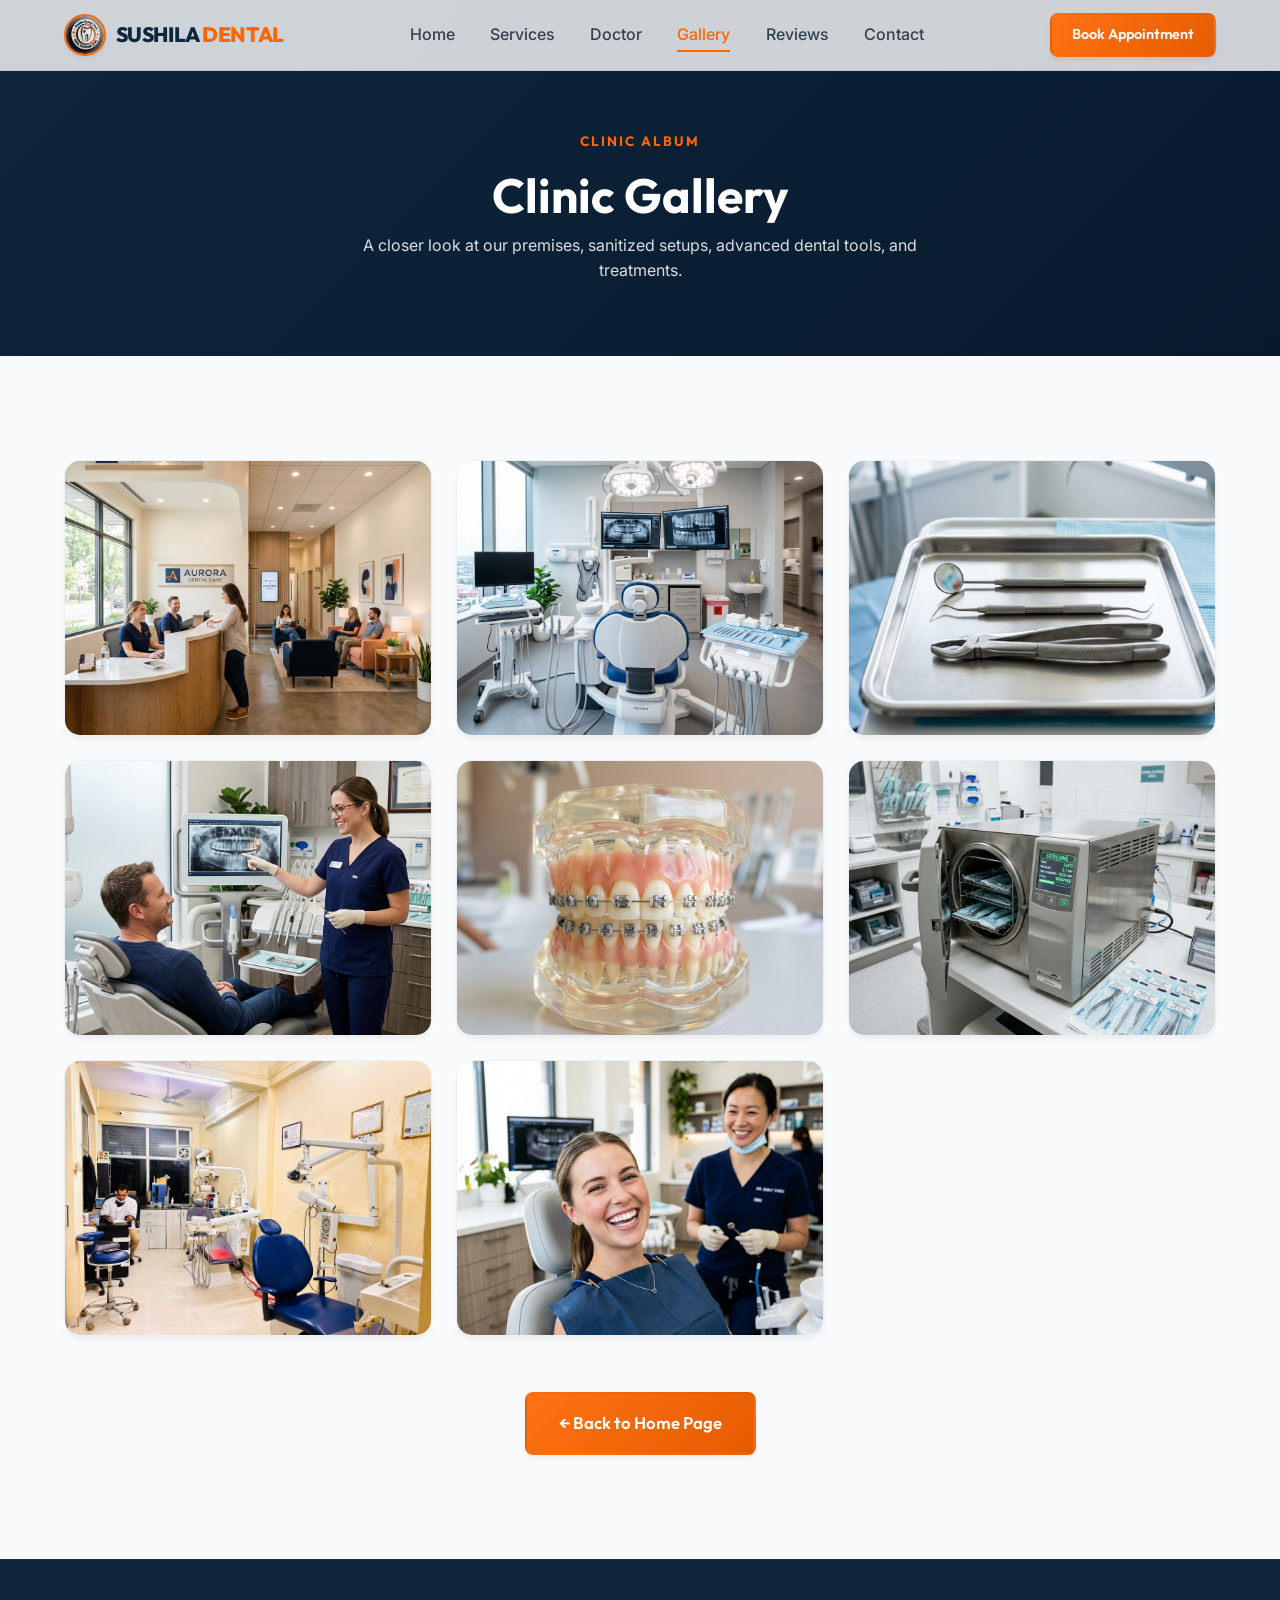
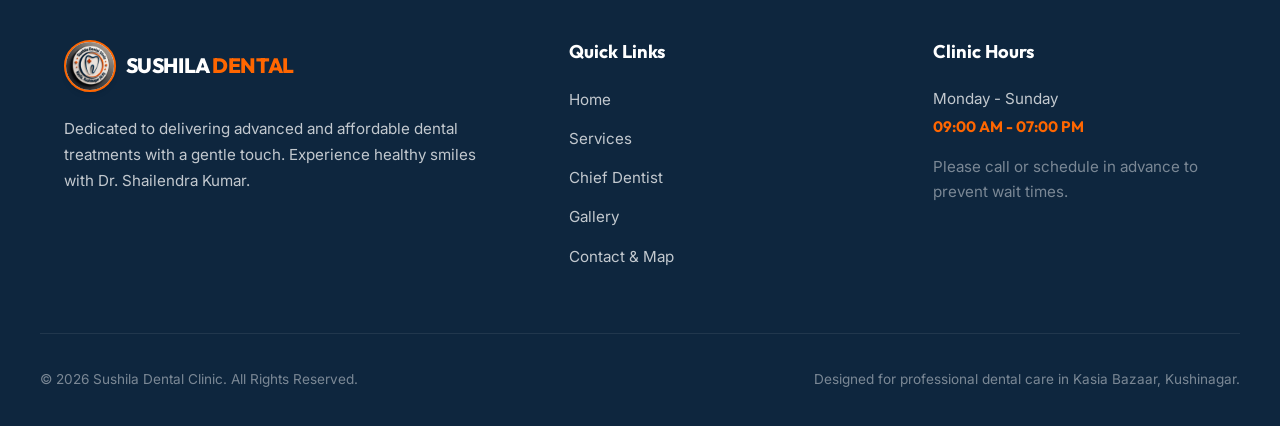
==== gallery.html @ 93780f1f "Add files via upload" ====
<!DOCTYPE html>
<html lang="en">
<head>
    <meta charset="UTF-8">
    <meta name="viewport" content="width=device-width, initial-scale=1.0">
    <meta name="description" content="Explore Sushila Dental Clinic's modern treatment rooms, sanitization autoclaves, surgical instruments, and patient consulting setups in Kasia Bazaar, Kushinagar.">
    <meta name="keywords" content="Dental Clinic Gallery Kasia, Dentist Kushinagar Photos, Dr. Shailendra Kumar Clinic, Sushila Dental Clinic Interior">
    <meta name="author" content="Dr. Shailendra Kumar">
    
    <!-- Open Graph Tags -->
    <meta property="og:title" content="Gallery | Sushila Dental Clinic | Kasia, Kushinagar">
    <meta property="og:description" content="View high-quality photos of Sushila Dental Clinic's hygienic premises, advanced tools, and patient consultation environment.">
    <meta property="og:image" content="assets/gallery1.png">
    <meta property="og:type" content="website">
    
    <title>Gallery | Sushila Dental Clinic | Dr. Shailendra Kumar BDS</title>
    
    <!-- Google Fonts -->
    <link rel="preconnect" href="https://fonts.googleapis.com">
    <link rel="preconnect" href="https://fonts.gstatic.com" crossorigin>
    <link href="https://fonts.googleapis.com/css2?family=Inter:wght@300;400;500;600;700&family=Outfit:wght@400;500;600;700;800&display=swap" rel="stylesheet">
    
    <!-- Custom CSS -->
    <link rel="stylesheet" href="style.css">
</head>
<body class="gallery-subpage">

    <!-- Header Navigation -->
    <header class="main-header scrolled">
        <div class="container nav-container">
            <a href="index.html" class="logo-area" id="logo">
                <img src="assets/logo.png" alt="Sushila Dental Clinic Logo" class="logo-image">
                <span class="logo-text">SUSHILA <span class="accent-text">DENTAL</span></span>
            </a>
            
            <nav class="nav-menu" id="navMenu">
                <ul>
                    <li><a href="index.html#hero" class="nav-link">Home</a></li>
                    <li><a href="index.html#services" class="nav-link">Services</a></li>
                    <li><a href="index.html#doctor" class="nav-link">Doctor</a></li>
                    <li><a href="index.html#gallery" class="nav-link active">Gallery</a></li>
                    <li><a href="index.html#reviews" class="nav-link">Reviews</a></li>
                    <li><a href="index.html#contact" class="nav-link">Contact</a></li>
                </ul>
            </nav>

            <div class="nav-actions">
                <a href="index.html#contact" class="btn btn-primary btn-sm">Book Appointment</a>
                <button class="hamburger-menu" id="hamburgerBtn" aria-label="Toggle Menu">
                    <span></span>
                    <span></span>
                    <span></span>
                </button>
            </div>
        </div>
    </header>

    <!-- Subpage Hero / Banner -->
    <section class="gallery-hero-banner">
        <div class="container text-center">
            <span class="sub-title">CLINIC ALBUM</span>
            <h1>Clinic Gallery</h1>
            <p>A closer look at our premises, sanitized setups, advanced dental tools, and treatments.</p>
        </div>
    </section>

    <!-- Main Full Gallery Grid -->
    <section class="full-gallery-section section-padding">
        <div class="container">
            <div class="gallery-full-grid">
                <!-- Image 1 -->
                <div class="gallery-item animate-scroll visible">
                    <img src="assets/gallery1.png" alt="Reception and Lobby" class="gallery-img">
                    <div class="gallery-overlay">
                        <span class="gallery-tag">Reception & Waiting Area</span>
                    </div>
                </div>
                <!-- Image 2 -->
                <div class="gallery-item animate-scroll visible">
                    <img src="assets/gallery2.png" alt="Treatment Room" class="gallery-img">
                    <div class="gallery-overlay">
                        <span class="gallery-tag">Modern Dentist Chair & Screen</span>
                    </div>
                </div>
                <!-- Image 3 -->
                <div class="gallery-item animate-scroll visible">
                    <img src="assets/gallery3.png" alt="Sterile Instruments" class="gallery-img">
                    <div class="gallery-overlay">
                        <span class="gallery-tag">Sterile Dental Instruments</span>
                    </div>
                </div>
                <!-- Image 4 -->
                <div class="gallery-item animate-scroll visible">
                    <img src="assets/gallery4.png" alt="Patient Consultation" class="gallery-img">
                    <div class="gallery-overlay">
                        <span class="gallery-tag">Dr. Shailendra explaining X-rays</span>
                    </div>
                </div>
                <!-- Image 5 -->
                <div class="gallery-item animate-scroll visible">
                    <img src="assets/gallery5.png" alt="Orthodontics Care" class="gallery-img">
                    <div class="gallery-overlay">
                        <span class="gallery-tag">Orthodontics Aligners Model</span>
                    </div>
                </div>
                <!-- Image 6 -->
                <div class="gallery-item animate-scroll visible">
                    <img src="assets/gallery6.png" alt="Autoclave Sterilization" class="gallery-img">
                    <div class="gallery-overlay">
                        <span class="gallery-tag">Autoclave Sterilization Unit</span>
                    </div>
                </div>
                <!-- Image 7 -->
                <div class="gallery-item animate-scroll visible">
                    <img src="assets/gallery7.png" alt="Clinic Exterior" class="gallery-img">
                    <div class="gallery-overlay">
                        <span class="gallery-tag">Clinic Entrance Signboard</span>
                    </div>
                </div>
                <!-- Image 8 -->
                <div class="gallery-item animate-scroll visible">
                    <img src="assets/gallery8.png" alt="Happy Patient" class="gallery-img">
                    <div class="gallery-overlay">
                        <span class="gallery-tag">Healthy Smile Checkup</span>
                    </div>
                </div>
            </div>

            <div class="gallery-back text-center animate-scroll visible">
                <a href="index.html" class="btn btn-primary btn-lg">← Back to Home Page</a>
            </div>
        </div>
    </section>

    <!-- Footer -->
    <footer class="main-footer">
        <div class="container footer-grid">
            <div class="footer-brand">
                <a href="index.html" class="logo-area">
                    <img src="assets/logo.png" alt="Sushila Dental Clinic Logo" class="logo-image-footer">
                    <span class="logo-text">SUSHILA <span class="accent-text">DENTAL</span></span>
                </a>
                <p>Dedicated to delivering advanced and affordable dental treatments with a gentle touch. Experience healthy smiles with Dr. Shailendra Kumar.</p>
            </div>
            
            <div class="footer-links">
                <h4>Quick Links</h4>
                <ul>
                    <li><a href="index.html#hero">Home</a></li>
                    <li><a href="index.html#services">Services</a></li>
                    <li><a href="index.html#doctor">Chief Dentist</a></li>
                    <li><a href="index.html#gallery">Gallery</a></li>
                    <li><a href="index.html#contact">Contact & Map</a></li>
                </ul>
            </div>

            <div class="footer-timings">
                <h4>Clinic Hours</h4>
                <p>Monday - Sunday</p>
                <p class="timing-highlight">09:00 AM - 07:00 PM</p>
                <p class="sub-note">Please call or schedule in advance to prevent wait times.</p>
            </div>
        </div>
        
        <div class="container footer-bottom">
            <p>&copy; 2026 Sushila Dental Clinic. All Rights Reserved.</p>
            <p>Designed for professional dental care in Kasia Bazaar, Kushinagar.</p>
        </div>
    </footer>

    <!-- Custom Script -->
    <script src="main.js"></script>
</body>
</html>
---- style.css ----
/* ==========================================================================
   DESIGN SYSTEM & VARIABLES
   ========================================================================== */
:root {
    --primary-dark: hsl(210, 63%, 15%);      /* Deep Indigo-Teal */
    --primary-light: hsl(210, 25%, 96%);
    --accent-orange: hsl(24, 100%, 50%);        /* Fresh Medical Mint */
    --accent-hover: hsl(24, 100%, 43%);
    --accent-light: hsl(24, 100%, 96%);
    --text-main: hsl(210, 20%, 25%);
    --text-muted: hsl(210, 12%, 50%);
    --bg-white: hsl(0, 0%, 100%);
    --bg-body: hsl(210, 30%, 98%);
    --bg-gradient: linear-gradient(135deg, var(--primary-dark) 0%, hsl(210, 70%, 10%) 100%);
    --orange-gradient: linear-gradient(135deg, hsl(24, 100%, 54%) 0%, hsl(24, 100%, 45%) 100%);
    
    /* Fonts */
    --font-heading: 'Outfit', sans-serif;
    --font-body: 'Inter', sans-serif;
    
    /* Layout & Shadows */
    --container-width: 1200px;
    --border-radius-sm: 8px;
    --border-radius-md: 16px;
    --border-radius-lg: 24px;
    --shadow-sm: 0 4px 6px -1px rgba(0, 0, 0, 0.05), 0 2px 4px -1px rgba(0, 0, 0, 0.03);
    --shadow-md: 0 10px 15px -3px rgba(0, 0, 0, 0.08), 0 4px 6px -2px rgba(0, 0, 0, 0.04);
    --shadow-lg: 0 20px 25px -5px rgba(0, 0, 0, 0.1), 0 10px 10px -5px rgba(0, 0, 0, 0.04);
    --shadow-glow: 0 0 20px rgba(255, 102, 0, 0.25);
    
    /* Transitions */
    --transition-fast: 0.2s cubic-bezier(0.4, 0, 0.2, 1);
    --transition-normal: 0.3s cubic-bezier(0.4, 0, 0.2, 1);
    --transition-slow: 0.5s cubic-bezier(0.4, 0, 0.2, 1);
}

/* ==========================================================================
   BASE & RESET STYLES
   ========================================================================== */
*, *::before, *::after {
    box-sizing: border-box;
    margin: 0;
    padding: 0;
}

html {
    scroll-behavior: smooth;
    font-size: 16px;
    -webkit-font-smoothing: antialiased;
}

body {
    font-family: var(--font-body);
    font-size: 1rem;
    line-height: 1.6;
    color: var(--text-main);
    background-color: var(--bg-body);
    overflow-x: hidden;
}

h1, h2, h3, h4, h5, h6 {
    font-family: var(--font-heading);
    font-weight: 700;
    line-height: 1.25;
    color: var(--primary-dark);
}

a {
    color: inherit;
    text-decoration: none;
    transition: var(--transition-fast);
}

ul {
    list-style: none;
}

img {
    max-width: 100%;
    height: auto;
    display: block;
}

select, input, textarea {
    font-family: inherit;
    font-size: inherit;
}

/* ==========================================================================
   REUSABLE UTILITIES
   ========================================================================== */
.container {
    width: 100%;
    max-width: var(--container-width);
    margin: 0 auto;
    padding: 0 1.5rem;
}

.section-padding {
    padding: 6.5rem 0;
}

.text-center {
    text-align: center;
}

.text-gradient {
    background: var(--orange-gradient);
    -webkit-background-clip: text;
    -webkit-text-fill-color: transparent;
    background-clip: text;
}

.accent-text {
    color: var(--accent-orange);
}

.sub-title {
    display: inline-block;
    font-family: var(--font-heading);
    font-size: 0.85rem;
    font-weight: 700;
    letter-spacing: 0.15em;
    color: var(--accent-orange);
    margin-bottom: 0.75rem;
    text-transform: uppercase;
}

.section-header {
    max-width: 600px;
    margin: 0 auto 4rem auto;
}

.section-header h2 {
    font-size: 2.5rem;
    margin-bottom: 1rem;
}

.section-header p {
    color: var(--text-muted);
}

/* Buttons */
.btn {
    display: inline-flex;
    align-items: center;
    justify-content: center;
    gap: 0.5rem;
    font-family: var(--font-heading);
    font-weight: 600;
    border-radius: var(--border-radius-sm);
    transition: var(--transition-normal);
    cursor: pointer;
    border: 2px solid transparent;
}

.btn-primary {
    background: var(--orange-gradient);
    color: var(--bg-white);
    box-shadow: var(--shadow-sm);
}

.btn-primary:hover {
    transform: translateY(-2px);
    box-shadow: var(--shadow-glow);
    filter: brightness(1.05);
}

.btn-outline {
    background: transparent;
    border-color: var(--accent-orange);
    color: var(--accent-orange);
}

.btn-outline:hover {
    background: var(--accent-light);
    transform: translateY(-2px);
}

.btn-lg {
    padding: 1rem 2rem;
    font-size: 1.05rem;
}

.btn-sm {
    padding: 0.5rem 1.25rem;
    font-size: 0.9rem;
}

.btn-block {
    display: flex;
    width: 100%;
    padding: 0.9rem;
}

/* ==========================================================================
   HEADER NAVIGATION
   ========================================================================== */
.main-header {
    position: fixed;
    top: 0;
    left: 0;
    width: 100%;
    z-index: 1000;
    background: rgba(255, 255, 255, 0.8);
    backdrop-filter: blur(12px);
    -webkit-backdrop-filter: blur(12px);
    border-bottom: 1px solid rgba(14, 38, 62, 0.08);
    transition: var(--transition-normal);
}

.main-header.scrolled {
    padding: 0.5rem 0;
    background: var(--bg-white);
    box-shadow: var(--shadow-sm);
}

.nav-container {
    display: flex;
    align-items: center;
    justify-content: space-between;
    height: 70px;
    transition: var(--transition-normal);
}

.logo-area {
    display: flex;
    align-items: center;
    gap: 0.6rem;
}

.logo-icon {
    width: 32px;
    height: 32px;
    color: var(--accent-orange);
}

.logo-text {
    font-family: var(--font-heading);
    font-size: 1.3rem;
    font-weight: 800;
    letter-spacing: -0.02em;
    color: var(--primary-dark);
}

.nav-menu ul {
    display: flex;
    gap: 2.2rem;
}

.nav-link {
    font-weight: 500;
    color: var(--text-main);
    position: relative;
    padding: 0.5rem 0;
}

.nav-link::after {
    content: '';
    position: absolute;
    bottom: 0;
    left: 0;
    width: 0;
    height: 2px;
    background-color: var(--accent-orange);
    transition: var(--transition-normal);
}

.nav-link:hover, .nav-link.active {
    color: var(--accent-orange);
}

.nav-link:hover::after, .nav-link.active::after {
    width: 100%;
}

.nav-actions {
    display: flex;
    align-items: center;
    gap: 1rem;
}

.hamburger-menu {
    display: none;
    flex-direction: column;
    gap: 5px;
    background: transparent;
    border: none;
    cursor: pointer;
    padding: 0.5rem;
}

.hamburger-menu span {
    display: block;
    width: 25px;
    height: 2px;
    background-color: var(--primary-dark);
    transition: var(--transition-normal);
}

/* ==========================================================================
   HERO SECTION
   ========================================================================== */
.hero-section {
    position: relative;
    padding-top: 150px;
    padding-bottom: 90px;
    background: var(--bg-gradient);
    color: var(--bg-white);
    overflow: hidden;
}

.hero-bg-overlay {
    position: absolute;
    top: 0;
    left: 0;
    width: 100%;
    height: 100%;
    background-image: radial-gradient(circle at 80% 20%, rgba(255, 102, 0, 0.15) 0%, transparent 50%);
    pointer-events: none;
}

.hero-container {
    display: grid;
    grid-template-columns: 1.1fr 0.9fr;
    gap: 4rem;
    align-items: center;
    position: relative;
    z-index: 2;
}

.hero-content h1 {
    font-size: 3.8rem;
    line-height: 1.1;
    font-weight: 800;
    color: var(--bg-white);
    margin-bottom: 1.5rem;
    letter-spacing: -0.03em;
}

.hero-content p {
    font-size: 1.15rem;
    color: rgba(255, 255, 255, 0.85);
    margin-bottom: 2.5rem;
}

.tagline-badge {
    display: inline-flex;
    align-items: center;
    gap: 0.5rem;
    background: rgba(255, 102, 0, 0.15);
    color: var(--accent-orange);
    padding: 0.5rem 1rem;
    border-radius: 50px;
    font-size: 0.85rem;
    font-weight: 600;
    margin-bottom: 1.5rem;
    border: 1px solid rgba(255, 102, 0, 0.25);
}

.hero-actions {
    display: flex;
    gap: 1.25rem;
}

.hero-media {
    display: flex;
    justify-content: center;
    position: relative;
}

.glass-frame {
    position: relative;
    border-radius: var(--border-radius-lg);
    overflow: visible;
    padding: 12px;
    background: rgba(255, 255, 255, 0.05);
    border: 1px solid rgba(255, 255, 255, 0.1);
    box-shadow: var(--shadow-lg);
}

.hero-image {
    width: 420px;
    height: 480px;
    object-fit: cover;
    border-radius: var(--border-radius-md);
}

/* Floating Badges */
.floating-badge {
    position: absolute;
    display: flex;
    align-items: center;
    gap: 1rem;
    background: rgba(255, 255, 255, 0.95);
    backdrop-filter: blur(8px);
    border: 1px solid rgba(255, 255, 255, 0.2);
    border-radius: var(--border-radius-md);
    padding: 0.8rem 1.2rem;
    color: var(--primary-dark);
    box-shadow: var(--shadow-lg);
    animation: float 4s ease-in-out infinite;
}

.badge-reviews {
    top: 15%;
    left: -20%;
    animation-delay: 0s;
}

.badge-safety {
    bottom: 15%;
    right: -10%;
    animation-delay: 2s;
}

.badge-icon {
    font-size: 1.8rem;
}

.badge-info h4 {
    font-size: 0.95rem;
    margin-bottom: 0.1rem;
}

.badge-info p {
    font-size: 0.75rem;
    color: var(--text-muted);
}

@keyframes float {
    0%, 100% {
        transform: translateY(0);
    }
    50% {
        transform: translateY(-10px);
    }
}

/* ==========================================================================
   USP SECTION
   ========================================================================== */
.usp-section {
    background: var(--bg-white);
    padding: 2rem 0;
    box-shadow: var(--shadow-sm);
    position: relative;
    z-index: 10;
}

.usp-grid {
    display: grid;
    grid-template-columns: repeat(3, 1fr);
    gap: 2.5rem;
}

.usp-item {
    display: flex;
    align-items: flex-start;
    gap: 1.25rem;
}

.usp-item-interactive {
    display: flex;
    align-items: flex-start;
    gap: 1.25rem;
    transition: var(--transition-normal);
}

.usp-item-interactive:hover {
    transform: scale(1.02);
}

.usp-icon-wrapper {
    flex-shrink: 0;
    width: 48px;
    height: 48px;
    border-radius: 50%;
    background-color: var(--accent-light);
    color: var(--accent-orange);
    display: flex;
    align-items: center;
    justify-content: center;
}

.usp-icon-wrapper svg {
    width: 24px;
    height: 24px;
}

.usp-item h3, .usp-item-interactive h3 {
    font-size: 1.15rem;
    margin-bottom: 0.35rem;
}

.usp-item p, .usp-item-interactive p {
    font-size: 0.9rem;
    color: var(--text-muted);
}

/* ==========================================================================
   SERVICES GRID SECTION
   ========================================================================== */
.services-section {
    background-color: var(--bg-body);
}

.services-grid {
    display: grid;
    grid-template-columns: repeat(3, 1fr);
    gap: 2rem;
}

.service-card {
    background-color: var(--bg-white);
    border-radius: var(--border-radius-md);
    padding: 2.5rem;
    box-shadow: var(--shadow-sm);
    border: 1px solid rgba(14, 38, 62, 0.04);
    transition: var(--transition-normal);
    display: flex;
    flex-direction: column;
    height: 100%;
}

.service-card:hover {
    transform: translateY(-8px);
    box-shadow: var(--shadow-md), var(--shadow-glow);
    border-color: rgba(255, 102, 0, 0.3);
}

.card-icon {
    width: 52px;
    height: 52px;
    border-radius: var(--border-radius-sm);
    background-color: var(--accent-light);
    color: var(--accent-orange);
    display: flex;
    align-items: center;
    justify-content: center;
    margin-bottom: 1.5rem;
    transition: var(--transition-normal);
}

.service-card:hover .card-icon {
    background: var(--orange-gradient);
    color: var(--bg-white);
}

.card-icon svg {
    width: 26px;
    height: 26px;
}

.service-card h3 {
    font-size: 1.35rem;
    margin-bottom: 1rem;
}

.service-card p {
    color: var(--text-muted);
    font-size: 0.95rem;
    margin-bottom: 2rem;
    flex-grow: 1;
}

.card-link {
    font-size: 0.95rem;
    font-weight: 600;
    color: var(--accent-orange);
    display: inline-block;
    transition: var(--transition-fast);
}

.service-card:hover .card-link {
    color: var(--accent-hover);
    transform: translateX(4px);
}

/* ==========================================================================
   MEET THE DOCTOR SECTION
   ========================================================================== */
.doctor-section {
    background-color: var(--bg-white);
}

.doctor-grid {
    display: grid;
    grid-template-columns: 0.92fr 1.08fr;
    gap: 5rem;
    align-items: center;
}

.doctor-media {
    display: flex;
    justify-content: center;
}

.doctor-image-container {
    position: relative;
    width: 100%;
    max-width: 400px;
}

.doctor-avatar {
    border-radius: var(--border-radius-lg);
    background: var(--primary-light);
    padding: 1.5rem;
    border: 1.5px dashed var(--accent-orange);
}

.doctor-photo {
    width: 100%;
    height: 400px;
    object-fit: cover;
    border-radius: var(--border-radius-md);
    box-shadow: var(--shadow-md);
    transition: var(--transition-normal);
}

.doctor-photo:hover {
    transform: translateY(-4px);
    box-shadow: var(--shadow-lg), var(--shadow-glow);
}

.experience-badge {
    position: absolute;
    bottom: -20px;
    right: -20px;
    background: var(--bg-gradient);
    color: var(--bg-white);
    padding: 1.25rem 1.5rem;
    border-radius: var(--border-radius-md);
    text-align: center;
    box-shadow: var(--shadow-md);
    border: 1px solid rgba(255, 255, 255, 0.1);
}

.experience-badge .exp-num {
    display: block;
    font-size: 2.2rem;
    font-weight: 800;
    font-family: var(--font-heading);
    line-height: 1;
    color: var(--accent-orange);
}

.experience-badge .exp-text {
    font-size: 0.75rem;
    text-transform: uppercase;
    letter-spacing: 0.1em;
    font-weight: 600;
}

.doctor-info h2 {
    font-size: 2.6rem;
    margin-bottom: 0.25rem;
}

.credential-tag {
    display: inline-block;
    background-color: var(--accent-light);
    color: var(--accent-orange);
    padding: 0.25rem 0.75rem;
    border-radius: 4px;
    font-weight: 600;
    font-size: 0.9rem;
    margin-bottom: 1.75rem;
}

.doctor-desc {
    font-size: 1.05rem;
    margin-bottom: 2rem;
}

.doctor-bullets {
    display: flex;
    flex-direction: column;
    gap: 0.75rem;
    margin-bottom: 2rem;
}

.bullet-item {
    display: flex;
    align-items: center;
    gap: 0.8rem;
}

.bullet-check {
    width: 20px;
    height: 20px;
    border-radius: 50%;
    background-color: var(--accent-orange);
    color: var(--bg-white);
    display: flex;
    align-items: center;
    justify-content: center;
    font-size: 0.75rem;
    font-weight: bold;
    flex-shrink: 0;
}

.bullet-item p {
    font-weight: 500;
}

.doctor-quote {
    border-left: 4px solid var(--accent-orange);
    padding-left: 1.5rem;
    margin-top: 2rem;
}

.doctor-quote blockquote {
    font-style: italic;
    font-size: 1.05rem;
    color: var(--text-main);
    margin-bottom: 0.5rem;
}

.doctor-quote cite {
    font-family: var(--font-heading);
    font-weight: 600;
    font-size: 0.9rem;
    color: var(--accent-orange);
}

/* ==========================================================================
   REVIEWS & TESTIMONIALS SLIDER
   ========================================================================== */
.reviews-section {
    background-color: var(--bg-body);
}

.slider-wrapper {
    position: relative;
    max-width: 1000px;
    margin: 0 auto;
    overflow: hidden;
}

.reviews-slider {
    display: flex;
    gap: 2rem;
    transition: transform var(--transition-slow);
    will-change: transform;
}

.review-card {
    min-width: calc(50% - 1rem); /* 2 items on screen */
    background: var(--bg-white);
    padding: 2.5rem;
    border-radius: var(--border-radius-md);
    box-shadow: var(--shadow-sm);
    border: 1px solid rgba(14, 38, 62, 0.04);
}

.review-stars {
    color: #fbbf24;
    font-size: 1.25rem;
    margin-bottom: 1rem;
}

.review-text {
    font-style: italic;
    font-size: 1rem;
    color: var(--text-main);
    margin-bottom: 2rem;
}

.review-author {
    display: flex;
    align-items: center;
    gap: 1rem;
}

.author-initials {
    width: 44px;
    height: 44px;
    border-radius: 50%;
    background-color: var(--primary-light);
    color: var(--accent-orange);
    display: flex;
    align-items: center;
    justify-content: center;
    font-weight: 700;
    font-family: var(--font-heading);
    border: 1.5px solid var(--accent-orange);
}

.review-author h4 {
    font-size: 0.95rem;
    margin-bottom: 0.1rem;
}

.patient-tag {
    font-size: 0.75rem;
    color: var(--text-muted);
}

.slider-controls {
    display: flex;
    align-items: center;
    justify-content: center;
    gap: 2rem;
    margin-top: 3rem;
}

.slider-btn {
    width: 44px;
    height: 44px;
    border-radius: 50%;
    border: 1px solid rgba(14, 38, 62, 0.15);
    background-color: var(--bg-white);
    color: var(--primary-dark);
    font-size: 1.2rem;
    cursor: pointer;
    display: flex;
    align-items: center;
    justify-content: center;
    transition: var(--transition-fast);
}

.slider-btn:hover {
    background-color: var(--accent-orange);
    color: var(--bg-white);
    border-color: var(--accent-orange);
}

.slider-dots {
    display: flex;
    gap: 0.5rem;
}

.dot {
    width: 8px;
    height: 8px;
    border-radius: 50%;
    background-color: rgba(14, 38, 62, 0.2);
    cursor: pointer;
    transition: var(--transition-fast);
}

.dot.active {
    width: 24px;
    border-radius: 4px;
    background-color: var(--accent-orange);
}

/* ==========================================================================
   BOOKING & CONTACT SECTION
   ========================================================================== */
.contact-section {
    background-color: var(--bg-white);
}

.contact-grid {
    display: grid;
    grid-template-columns: 0.95fr 1.05fr;
    gap: 4.5rem;
}

.contact-details h2 {
    font-size: 2.5rem;
    margin-bottom: 1.25rem;
}

.contact-details > p {
    color: var(--text-muted);
    margin-bottom: 3rem;
}

.contact-items {
    display: flex;
    flex-direction: column;
    gap: 2.2rem;
    margin-bottom: 3.5rem;
}

.contact-item {
    display: flex;
    align-items: flex-start;
    gap: 1.25rem;
}

.contact-icon {
    width: 44px;
    height: 44px;
    border-radius: 50%;
    background-color: var(--accent-light);
    color: var(--accent-orange);
    display: flex;
    align-items: center;
    justify-content: center;
    flex-shrink: 0;
}

.contact-icon svg {
    width: 20px;
    height: 20px;
}

.contact-item h4 {
    font-size: 1.1rem;
    margin-bottom: 0.35rem;
}

.contact-item p {
    color: var(--text-muted);
    font-size: 0.95rem;
}

.map-card-container {
    border-radius: var(--border-radius-md);
    background-color: var(--primary-light);
    padding: 1.25rem;
    border: 1px solid rgba(14, 38, 62, 0.08);
    display: flex;
    flex-direction: column;
    gap: 1rem;
    box-shadow: var(--shadow-sm);
}

.map-iframe {
    width: 100%;
    height: 260px;
    border: none;
    border-radius: var(--border-radius-sm);
    background-color: #e5e7eb;
}

.map-btn {
    margin-top: 0.25rem;
}

.map-details h4 {
    font-size: 1.05rem;
    margin-bottom: 0.4rem;
}

.map-details p {
    font-size: 0.9rem;
    color: var(--text-muted);
}

/* Booking Form Wrapper */
.booking-form-wrapper {
    display: flex;
    justify-content: flex-end;
}

.form-container {
    width: 100%;
    background-color: var(--bg-white);
    padding: 3rem;
    border-radius: var(--border-radius-lg);
    box-shadow: var(--shadow-lg);
    border: 1px solid rgba(15, 118, 110, 0.06);
}

.form-container h3 {
    font-size: 1.8rem;
    margin-bottom: 0.5rem;
}

.form-container p {
    color: var(--text-muted);
    font-size: 0.95rem;
    margin-bottom: 2.2rem;
}

.form-group {
    display: flex;
    flex-direction: column;
    gap: 0.5rem;
    margin-bottom: 1.5rem;
}

.form-row {
    display: grid;
    grid-template-columns: 1fr 1fr;
    gap: 1.5rem;
}

.form-group label {
    font-size: 0.85rem;
    font-weight: 600;
    color: var(--primary-dark);
}

.form-group input, .form-group select, .form-group textarea {
    padding: 0.85rem 1rem;
    border-radius: var(--border-radius-sm);
    border: 1.5px solid rgba(14, 38, 62, 0.15);
    background-color: var(--bg-white);
    color: var(--text-main);
    transition: var(--transition-fast);
    outline: none;
}

.form-group input:focus, .form-group select:focus, .form-group textarea:focus {
    border-color: var(--accent-orange);
    box-shadow: 0 0 0 3px rgba(255, 102, 0, 0.12);
}

.form-group input::placeholder, .form-group textarea::placeholder {
    color: rgba(14, 38, 62, 0.35);
}

.error-msg {
    display: none;
    font-size: 0.8rem;
    color: #ef4444;
    font-weight: 500;
}

.form-group.invalid input, .form-group.invalid select {
    border-color: #ef4444;
}

.form-group.invalid .error-msg {
    display: block;
}

/* ==========================================================================
   SUCCESS MODAL
   ========================================================================== */
.modal-overlay {
    position: fixed;
    top: 0;
    left: 0;
    width: 100%;
    height: 100%;
    z-index: 2000;
    background: rgba(15, 23, 42, 0.6);
    backdrop-filter: blur(8px);
    display: flex;
    align-items: center;
    justify-content: center;
    opacity: 0;
    pointer-events: none;
    transition: var(--transition-normal);
}

.modal-overlay.active {
    opacity: 1;
    pointer-events: all;
}

.modal-card {
    background: var(--bg-white);
    border-radius: var(--border-radius-lg);
    padding: 3rem;
    width: 100%;
    max-width: 500px;
    text-align: center;
    box-shadow: var(--shadow-lg);
    transform: scale(0.9);
    transition: var(--transition-normal);
}

.modal-overlay.active .modal-card {
    transform: scale(1);
}

.modal-icon {
    width: 60px;
    height: 60px;
    border-radius: 50%;
    background-color: var(--accent-light);
    color: var(--accent-orange);
    font-size: 2.2rem;
    display: inline-flex;
    align-items: center;
    justify-content: center;
    font-weight: bold;
    margin-bottom: 1.5rem;
}

.modal-card h3 {
    font-size: 1.5rem;
    margin-bottom: 0.75rem;
}

.modal-card p {
    color: var(--text-muted);
    font-size: 0.95rem;
    margin-bottom: 2rem;
    line-height: 1.5;
}

/* ==========================================================================
   FOOTER SECTION
   ========================================================================== */
.main-footer {
    background-color: var(--primary-dark);
    color: rgba(255, 255, 255, 0.75);
    padding-top: 5rem;
    border-top: 1px solid rgba(255, 255, 255, 0.05);
}

.footer-grid {
    display: grid;
    grid-template-columns: 1.5fr 1fr 1fr;
    gap: 5rem;
    padding-bottom: 4rem;
    border-bottom: 1px solid rgba(255, 255, 255, 0.08);
}

.footer-brand .logo-area {
    margin-bottom: 1.5rem;
}

.footer-brand .logo-text {
    color: var(--bg-white);
}

.footer-brand p {
    font-size: 0.95rem;
    line-height: 1.7;
}

.footer-links h4, .footer-timings h4 {
    color: var(--bg-white);
    font-size: 1.15rem;
    margin-bottom: 1.5rem;
}

.footer-links ul {
    display: flex;
    flex-direction: column;
    gap: 0.85rem;
}

.footer-links a {
    font-size: 0.95rem;
}

.footer-links a:hover {
    color: var(--accent-orange);
    transform: translateX(4px);
}

.footer-timings p {
    font-size: 0.95rem;
    margin-bottom: 0.25rem;
}

.timing-highlight {
    font-family: var(--font-heading);
    font-size: 1.35rem;
    font-weight: 700;
    color: var(--accent-orange);
    margin-bottom: 1rem !important;
}

.sub-note {
    font-size: 0.8rem;
    color: rgba(255, 255, 255, 0.45);
}

.footer-bottom {
    display: flex;
    justify-content: space-between;
    align-items: center;
    padding: 2.2rem 0;
    font-size: 0.85rem;
    color: rgba(255, 255, 255, 0.45);
}

/* ==========================================================================
   SCROLL ANIMATIONS
   ========================================================================== */
.animate-scroll {
    opacity: 0;
    transform: translateY(30px);
    transition: opacity 0.8s cubic-bezier(0.4, 0, 0.2, 1), transform 0.8s cubic-bezier(0.4, 0, 0.2, 1);
    will-change: opacity, transform;
}

.animate-scroll.visible {
    opacity: 1;
    transform: translateY(0);
}

/* ==========================================================================
   MEDIA QUERIES (RESPONSIVENESS)
   ========================================================================== */

/* Tablet Layout (Landscape & Portrait) */
@media (max-width: 992px) {
    .section-padding {
        padding: 4.5rem 0;
    }
    
    .section-header {
        margin-bottom: 3rem;
    }
    
    .section-header h2 {
        font-size: 2.2rem;
    }

    /* Hero section */
    .hero-container {
        grid-template-columns: 1fr;
        gap: 3rem;
        text-align: center;
    }
    
    .hero-content h1 {
        font-size: 3rem;
    }
    
    .tagline-badge {
        margin-bottom: 1.25rem;
    }
    
    .hero-actions {
        justify-content: center;
    }
    
    .hero-image {
        width: 100%;
        max-width: 380px;
        height: auto;
    }
    
    .badge-reviews {
        left: -5%;
    }
    
    .badge-safety {
        right: -5%;
    }

    /* USP Grid */
    .usp-grid {
        grid-template-columns: 1fr;
        gap: 1.75rem;
    }

    /* Services Grid */
    .services-grid {
        grid-template-columns: repeat(2, 1fr);
        gap: 1.5rem;
    }

    /* Doctor Grid */
    .doctor-grid {
        grid-template-columns: 1fr;
        gap: 3.5rem;
    }
    
    .doctor-media {
        order: 1;
    }
    
    .doctor-info {
        order: 2;
    }

    /* Reviews Slider */
    .review-card {
        min-width: 100%; /* Show 1 review on tablet/mobile */
    }

    /* Contact & Booking Grid */
    .contact-grid {
        grid-template-columns: 1fr;
        gap: 4rem;
    }
    
    .booking-form-wrapper {
        justify-content: center;
    }

    /* Footer Grid */
    .footer-grid {
        grid-template-columns: 1.2fr 0.9fr 0.9fr;
        gap: 3rem;
    }
}

/* Mobile Screen Layout */
@media (max-width: 768px) {
    .nav-menu {
        position: fixed;
        top: 70px;
        left: -100%;
        width: 100%;
        height: calc(100vh - 70px);
        background-color: var(--bg-white);
        border-top: 1px solid rgba(14, 38, 62, 0.08);
        padding: 3rem 1.5rem;
        transition: var(--transition-normal);
        z-index: 999;
    }
    
    .nav-menu.active {
        left: 0;
    }
    
    .nav-menu ul {
        flex-direction: column;
        gap: 2rem;
        align-items: center;
    }
    
    .nav-link {
        font-size: 1.2rem;
    }
    
    .hamburger-menu {
        display: flex;
    }
    
    .hamburger-menu.active span:nth-child(1) {
        transform: rotate(45deg) translate(5px, 5px);
    }
    
    .hamburger-menu.active span:nth-child(2) {
        opacity: 0;
    }
    
    .hamburger-menu.active span:nth-child(3) {
        transform: rotate(-45deg) translate(5px, -5px);
    }
    
    .nav-actions .btn {
        display: none; /* Hide top CTA button in mobile viewport to keep navbar clean */
    }

    /* Services Grid */
    .services-grid {
        grid-template-columns: 1fr;
    }

    /* Doctor avatar */
    .experience-badge {
        bottom: -10px;
        right: -10px;
        padding: 0.8rem 1rem;
    }
    
    .experience-badge .exp-num {
        font-size: 1.8rem;
    }

    /* Contact form elements */
    .form-row {
        grid-template-columns: 1fr;
        gap: 0;
    }
    
    .form-container {
        padding: 2rem;
    }

    /* Footer sections */
    .footer-grid {
        grid-template-columns: 1fr;
        gap: 2.5rem;
    }
    
    .footer-bottom {
        flex-direction: column;
        gap: 1rem;
        text-align: center;
    }
}

/* Logo Image Styles */
.logo-image {
    width: 42px;
    height: 42px;
    object-fit: contain;
    border-radius: 50%;
    border: 2px solid var(--accent-orange);
    background-color: var(--bg-white);
    box-shadow: var(--shadow-sm);
    transition: var(--transition-normal);
}

.logo-area:hover .logo-image {
    transform: rotate(15deg) scale(1.05);
    box-shadow: var(--shadow-glow);
}

.logo-image-footer {
    width: 52px;
    height: 52px;
    object-fit: contain;
    border-radius: 50%;
    border: 2px solid var(--accent-orange);
    background-color: var(--bg-white);
    box-shadow: var(--shadow-sm);
    transition: var(--transition-normal);
}

/* ==========================================================================
   GALLERY STYLING
   ========================================================================== */
.gallery-section {
    background-color: var(--bg-white);
}

.gallery-grid {
    display: grid;
    grid-template-columns: repeat(3, 1fr);
    gap: 1.5rem;
    margin-bottom: 3rem;
}

.gallery-item {
    position: relative;
    border-radius: var(--border-radius-md);
    overflow: hidden;
    aspect-ratio: 4 / 3;
    cursor: pointer;
    box-shadow: var(--shadow-sm);
    border: 1px solid rgba(14, 38, 62, 0.04);
}

.gallery-img {
    width: 100%;
    height: 100%;
    object-fit: cover;
    transition: var(--transition-slow);
}

.gallery-overlay {
    position: absolute;
    top: 0;
    left: 0;
    width: 100%;
    height: 100%;
    background: linear-gradient(to top, rgba(14, 38, 62, 0.9) 0%, rgba(14, 38, 62, 0.2) 65%, transparent 100%);
    opacity: 0;
    display: flex;
    align-items: flex-end;
    padding: 1.5rem;
    transition: var(--transition-normal);
}

.gallery-tag {
    color: var(--bg-white);
    font-family: var(--font-heading);
    font-weight: 600;
    font-size: 1.05rem;
    transform: translateY(15px);
    transition: var(--transition-normal);
}

/* Hover States */
.gallery-item:hover .gallery-img {
    transform: scale(1.08);
}

.gallery-item:hover .gallery-overlay {
    opacity: 1;
}

.gallery-item:hover .gallery-tag {
    transform: translateY(0);
}

.gallery-cta {
    margin-top: 2rem;
}

/* ==========================================================================
   GALLERY SUBPAGE
   ========================================================================== */
.gallery-subpage {
    background-color: var(--bg-body);
}

.gallery-hero-banner {
    background: var(--bg-gradient);
    color: var(--bg-white);
    padding: 8rem 0 4.5rem 0;
    position: relative;
}

.gallery-hero-banner h1 {
    font-size: 3rem;
    color: var(--bg-white);
    margin-bottom: 0.5rem;
}

.gallery-hero-banner p {
    color: rgba(255, 255, 255, 0.85);
    max-width: 600px;
    margin: 0 auto;
}

.gallery-full-grid {
    display: grid;
    grid-template-columns: repeat(3, 1fr);
    gap: 1.5rem;
    margin-bottom: 3.5rem;
}

.gallery-back {
    margin-top: 1rem;
}

/* Responsiveness for Gallery */
@media (max-width: 992px) {
    .gallery-grid, .gallery-full-grid {
        grid-template-columns: repeat(2, 1fr);
        gap: 1.25rem;
    }
    
    .gallery-hero-banner h1 {
        font-size: 2.5rem;
    }
}

@media (max-width: 768px) {
    .gallery-grid, .gallery-full-grid {
        grid-template-columns: 1fr;
    }
    
    .gallery-hero-banner {
        padding: 6.5rem 0 3.5rem 0;
    }
    
    .gallery-hero-banner h1 {
        font-size: 2.2rem;
    }
}
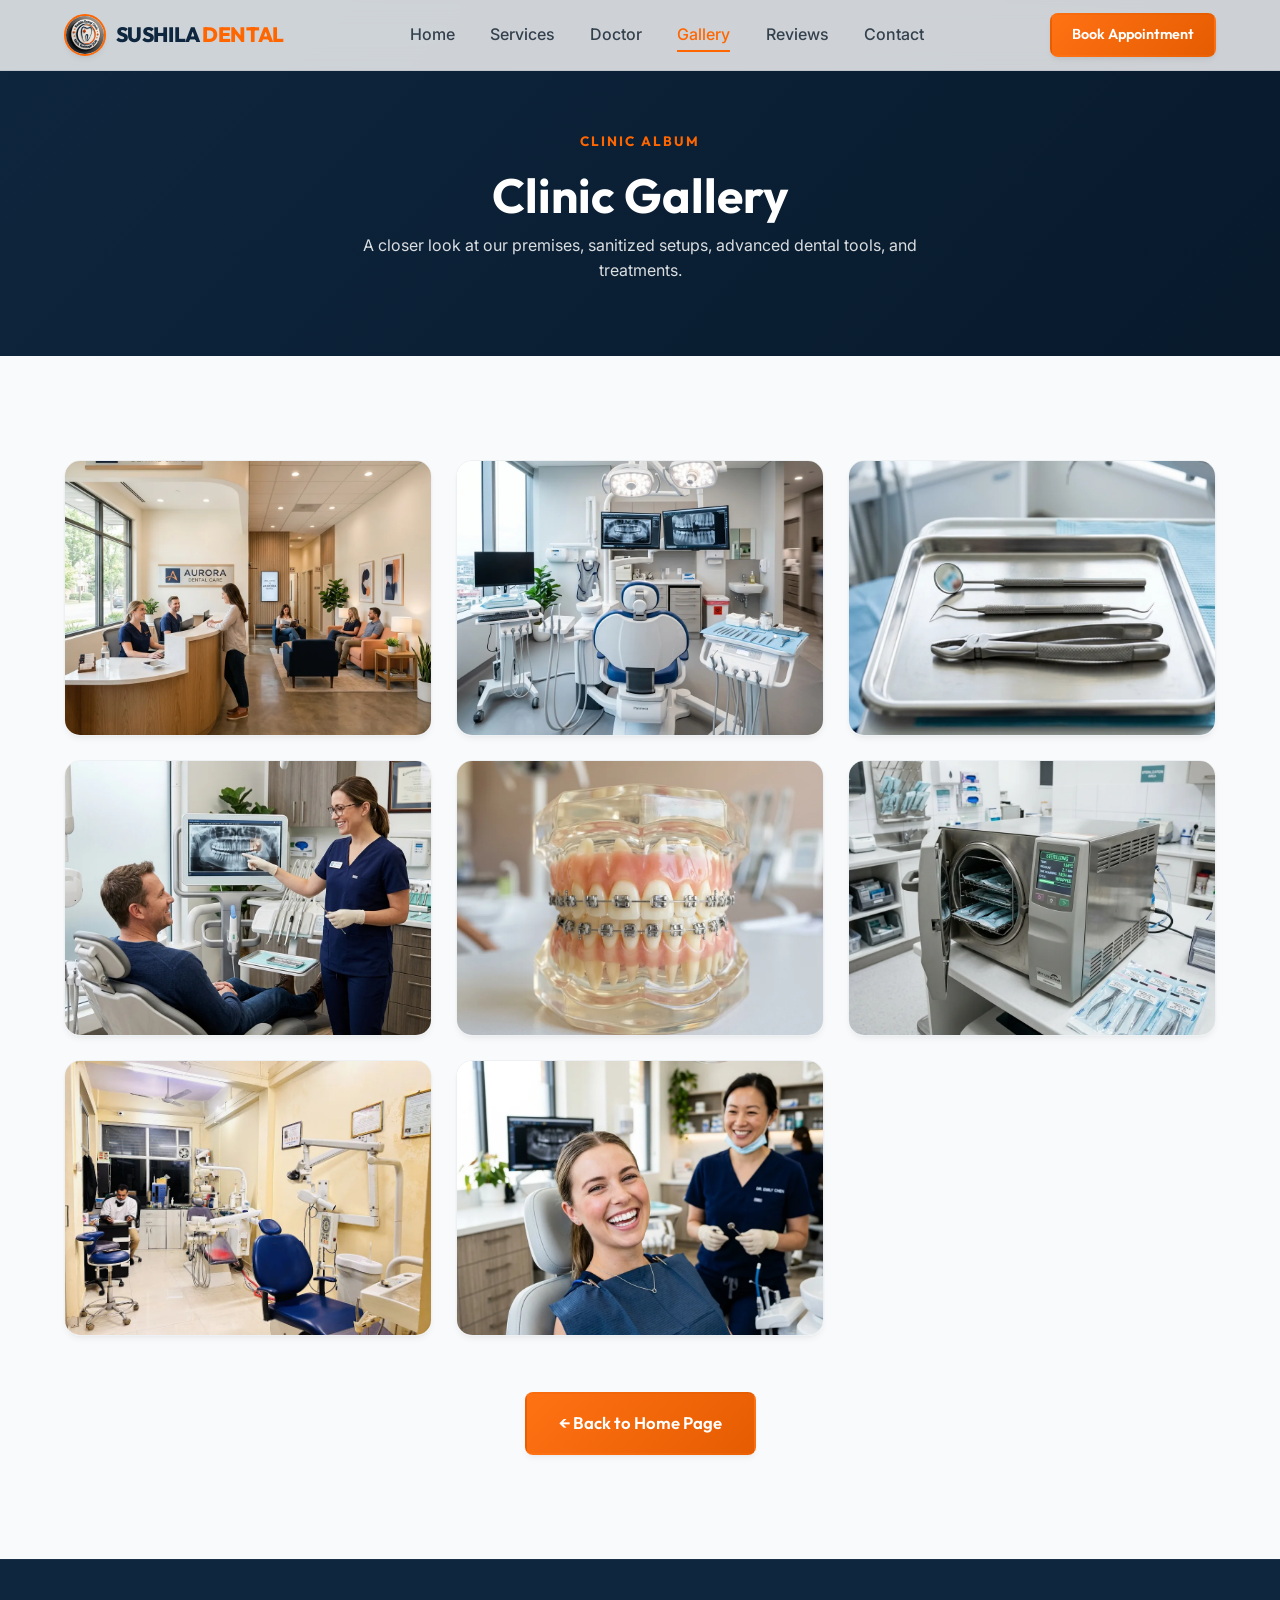
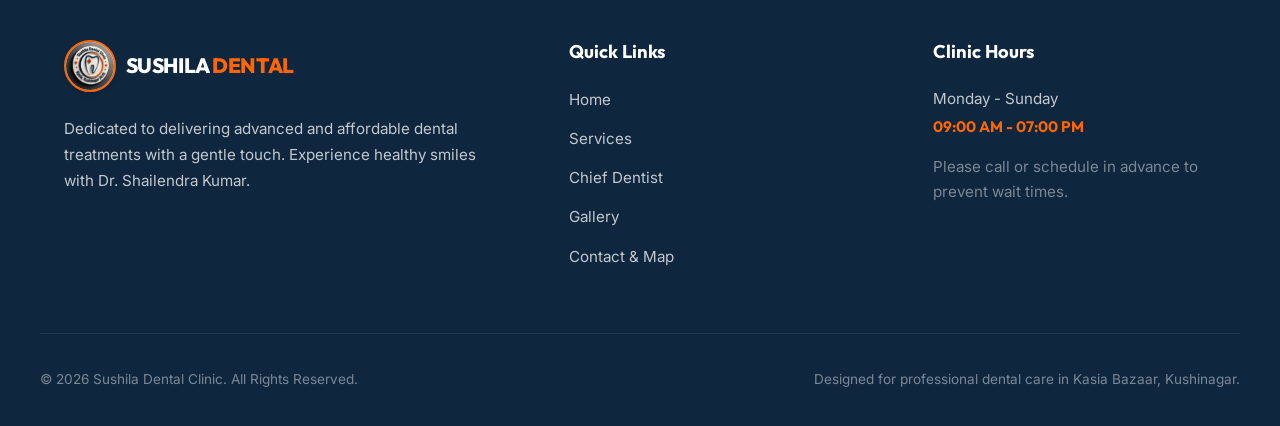
==== commit 6008bf6b: "Add files via upload" ====
--- a/gallery.html
+++ b/gallery.html
@@ -1,174 +1,174 @@
-<!DOCTYPE html>
-<html lang="en">
-<head>
-    <meta charset="UTF-8">
-    <meta name="viewport" content="width=device-width, initial-scale=1.0">
-    <meta name="description" content="Explore Sushila Dental Clinic's modern treatment rooms, sanitization autoclaves, surgical instruments, and patient consulting setups in Kasia Bazaar, Kushinagar.">
-    <meta name="keywords" content="Dental Clinic Gallery Kasia, Dentist Kushinagar Photos, Dr. Shailendra Kumar Clinic, Sushila Dental Clinic Interior">
-    <meta name="author" content="Dr. Shailendra Kumar">
-    
-    <!-- Open Graph Tags -->
-    <meta property="og:title" content="Gallery | Sushila Dental Clinic | Kasia, Kushinagar">
-    <meta property="og:description" content="View high-quality photos of Sushila Dental Clinic's hygienic premises, advanced tools, and patient consultation environment.">
-    <meta property="og:image" content="assets/gallery1.png">
-    <meta property="og:type" content="website">
-    
-    <title>Gallery | Sushila Dental Clinic | Dr. Shailendra Kumar BDS</title>
-    
-    <!-- Google Fonts -->
-    <link rel="preconnect" href="https://fonts.googleapis.com">
-    <link rel="preconnect" href="https://fonts.gstatic.com" crossorigin>
-    <link href="https://fonts.googleapis.com/css2?family=Inter:wght@300;400;500;600;700&family=Outfit:wght@400;500;600;700;800&display=swap" rel="stylesheet">
-    
-    <!-- Custom CSS -->
-    <link rel="stylesheet" href="style.css">
-</head>
-<body class="gallery-subpage">
-
-    <!-- Header Navigation -->
-    <header class="main-header scrolled">
-        <div class="container nav-container">
-            <a href="index.html" class="logo-area" id="logo">
-                <img src="assets/logo.png" alt="Sushila Dental Clinic Logo" class="logo-image">
-                <span class="logo-text">SUSHILA <span class="accent-text">DENTAL</span></span>
-            </a>
-            
-            <nav class="nav-menu" id="navMenu">
-                <ul>
-                    <li><a href="index.html#hero" class="nav-link">Home</a></li>
-                    <li><a href="index.html#services" class="nav-link">Services</a></li>
-                    <li><a href="index.html#doctor" class="nav-link">Doctor</a></li>
-                    <li><a href="index.html#gallery" class="nav-link active">Gallery</a></li>
-                    <li><a href="index.html#reviews" class="nav-link">Reviews</a></li>
-                    <li><a href="index.html#contact" class="nav-link">Contact</a></li>
-                </ul>
-            </nav>
-
-            <div class="nav-actions">
-                <a href="index.html#contact" class="btn btn-primary btn-sm">Book Appointment</a>
-                <button class="hamburger-menu" id="hamburgerBtn" aria-label="Toggle Menu">
-                    <span></span>
-                    <span></span>
-                    <span></span>
-                </button>
-            </div>
-        </div>
-    </header>
-
-    <!-- Subpage Hero / Banner -->
-    <section class="gallery-hero-banner">
-        <div class="container text-center">
-            <span class="sub-title">CLINIC ALBUM</span>
-            <h1>Clinic Gallery</h1>
-            <p>A closer look at our premises, sanitized setups, advanced dental tools, and treatments.</p>
-        </div>
-    </section>
-
-    <!-- Main Full Gallery Grid -->
-    <section class="full-gallery-section section-padding">
-        <div class="container">
-            <div class="gallery-full-grid">
-                <!-- Image 1 -->
-                <div class="gallery-item animate-scroll visible">
-                    <img src="assets/gallery1.png" alt="Reception and Lobby" class="gallery-img">
-                    <div class="gallery-overlay">
-                        <span class="gallery-tag">Reception & Waiting Area</span>
-                    </div>
-                </div>
-                <!-- Image 2 -->
-                <div class="gallery-item animate-scroll visible">
-                    <img src="assets/gallery2.png" alt="Treatment Room" class="gallery-img">
-                    <div class="gallery-overlay">
-                        <span class="gallery-tag">Modern Dentist Chair & Screen</span>
-                    </div>
-                </div>
-                <!-- Image 3 -->
-                <div class="gallery-item animate-scroll visible">
-                    <img src="assets/gallery3.png" alt="Sterile Instruments" class="gallery-img">
-                    <div class="gallery-overlay">
-                        <span class="gallery-tag">Sterile Dental Instruments</span>
-                    </div>
-                </div>
-                <!-- Image 4 -->
-                <div class="gallery-item animate-scroll visible">
-                    <img src="assets/gallery4.png" alt="Patient Consultation" class="gallery-img">
-                    <div class="gallery-overlay">
-                        <span class="gallery-tag">Dr. Shailendra explaining X-rays</span>
-                    </div>
-                </div>
-                <!-- Image 5 -->
-                <div class="gallery-item animate-scroll visible">
-                    <img src="assets/gallery5.png" alt="Orthodontics Care" class="gallery-img">
-                    <div class="gallery-overlay">
-                        <span class="gallery-tag">Orthodontics Aligners Model</span>
-                    </div>
-                </div>
-                <!-- Image 6 -->
-                <div class="gallery-item animate-scroll visible">
-                    <img src="assets/gallery6.png" alt="Autoclave Sterilization" class="gallery-img">
-                    <div class="gallery-overlay">
-                        <span class="gallery-tag">Autoclave Sterilization Unit</span>
-                    </div>
-                </div>
-                <!-- Image 7 -->
-                <div class="gallery-item animate-scroll visible">
-                    <img src="assets/gallery7.png" alt="Clinic Exterior" class="gallery-img">
-                    <div class="gallery-overlay">
-                        <span class="gallery-tag">Clinic Entrance Signboard</span>
-                    </div>
-                </div>
-                <!-- Image 8 -->
-                <div class="gallery-item animate-scroll visible">
-                    <img src="assets/gallery8.png" alt="Happy Patient" class="gallery-img">
-                    <div class="gallery-overlay">
-                        <span class="gallery-tag">Healthy Smile Checkup</span>
-                    </div>
-                </div>
-            </div>
-
-            <div class="gallery-back text-center animate-scroll visible">
-                <a href="index.html" class="btn btn-primary btn-lg">← Back to Home Page</a>
-            </div>
-        </div>
-    </section>
-
-    <!-- Footer -->
-    <footer class="main-footer">
-        <div class="container footer-grid">
-            <div class="footer-brand">
-                <a href="index.html" class="logo-area">
-                    <img src="assets/logo.png" alt="Sushila Dental Clinic Logo" class="logo-image-footer">
-                    <span class="logo-text">SUSHILA <span class="accent-text">DENTAL</span></span>
-                </a>
-                <p>Dedicated to delivering advanced and affordable dental treatments with a gentle touch. Experience healthy smiles with Dr. Shailendra Kumar.</p>
-            </div>
-            
-            <div class="footer-links">
-                <h4>Quick Links</h4>
-                <ul>
-                    <li><a href="index.html#hero">Home</a></li>
-                    <li><a href="index.html#services">Services</a></li>
-                    <li><a href="index.html#doctor">Chief Dentist</a></li>
-                    <li><a href="index.html#gallery">Gallery</a></li>
-                    <li><a href="index.html#contact">Contact & Map</a></li>
-                </ul>
-            </div>
-
-            <div class="footer-timings">
-                <h4>Clinic Hours</h4>
-                <p>Monday - Sunday</p>
-                <p class="timing-highlight">09:00 AM - 07:00 PM</p>
-                <p class="sub-note">Please call or schedule in advance to prevent wait times.</p>
-            </div>
-        </div>
-        
-        <div class="container footer-bottom">
-            <p>&copy; 2026 Sushila Dental Clinic. All Rights Reserved.</p>
-            <p>Designed for professional dental care in Kasia Bazaar, Kushinagar.</p>
-        </div>
-    </footer>
-
-    <!-- Custom Script -->
-    <script src="main.js"></script>
-</body>
-</html>
+<!DOCTYPE html>
+<html lang="en">
+<head>
+    <meta charset="UTF-8">
+    <meta name="viewport" content="width=device-width, initial-scale=1.0">
+    <meta name="description" content="Explore Sushila Dental Clinic's modern treatment rooms, sanitization autoclaves, surgical instruments, and patient consulting setups in Kasia Bazaar, Kushinagar.">
+    <meta name="keywords" content="Dental Clinic Gallery Kasia, Dentist Kushinagar Photos, Dr. Shailendra Kumar Clinic, Sushila Dental Clinic Interior">
+    <meta name="author" content="Dr. Shailendra Kumar">
+    
+    <!-- Open Graph Tags -->
+    <meta property="og:title" content="Gallery | Sushila Dental Clinic | Kasia, Kushinagar">
+    <meta property="og:description" content="View high-quality photos of Sushila Dental Clinic's hygienic premises, advanced tools, and patient consultation environment.">
+    <meta property="og:image" content="assets/gallery1.webp">
+    <meta property="og:type" content="website">
+    
+    <title>Gallery | Sushila Dental Clinic | Dr. Shailendra Kumar BDS</title>
+    
+    <!-- Google Fonts -->
+    <link rel="preconnect" href="https://fonts.googleapis.com">
+    <link rel="preconnect" href="https://fonts.gstatic.com" crossorigin>
+    <link href="https://fonts.googleapis.com/css2?family=Inter:wght@300;400;500;600;700&family=Outfit:wght@400;500;600;700;800&display=swap" rel="stylesheet">
+    
+    <!-- Custom CSS -->
+    <link rel="stylesheet" href="style.css">
+</head>
+<body class="gallery-subpage">
+
+    <!-- Header Navigation -->
+    <header class="main-header scrolled">
+        <div class="container nav-container">
+            <a href="index.html" class="logo-area" id="logo">
+                <img src="assets/logo.webp" alt="Sushila Dental Clinic Logo" class="logo-image">
+                <span class="logo-text">SUSHILA <span class="accent-text">DENTAL</span></span>
+            </a>
+            
+            <nav class="nav-menu" id="navMenu">
+                <ul>
+                    <li><a href="index.html#hero" class="nav-link">Home</a></li>
+                    <li><a href="index.html#services" class="nav-link">Services</a></li>
+                    <li><a href="index.html#doctor" class="nav-link">Doctor</a></li>
+                    <li><a href="index.html#gallery" class="nav-link active">Gallery</a></li>
+                    <li><a href="index.html#reviews" class="nav-link">Reviews</a></li>
+                    <li><a href="index.html#contact" class="nav-link">Contact</a></li>
+                </ul>
+            </nav>
+
+            <div class="nav-actions">
+                <a href="index.html#contact" class="btn btn-primary btn-sm">Book Appointment</a>
+                <button class="hamburger-menu" id="hamburgerBtn" aria-label="Toggle Menu">
+                    <span></span>
+                    <span></span>
+                    <span></span>
+                </button>
+            </div>
+        </div>
+    </header>
+
+    <!-- Subpage Hero / Banner -->
+    <section class="gallery-hero-banner">
+        <div class="container text-center">
+            <span class="sub-title">CLINIC ALBUM</span>
+            <h1>Clinic Gallery</h1>
+            <p>A closer look at our premises, sanitized setups, advanced dental tools, and treatments.</p>
+        </div>
+    </section>
+
+    <!-- Main Full Gallery Grid -->
+    <section class="full-gallery-section section-padding">
+        <div class="container">
+            <div class="gallery-full-grid">
+                <!-- Image 1 -->
+                <div class="gallery-item animate-scroll visible">
+                    <img src="assets/gallery1.webp" alt="Reception and Lobby" class="gallery-img">
+                    <div class="gallery-overlay">
+                        <span class="gallery-tag">Reception & Waiting Area</span>
+                    </div>
+                </div>
+                <!-- Image 2 -->
+                <div class="gallery-item animate-scroll visible">
+                    <img src="assets/gallery2.webp" alt="Treatment Room" class="gallery-img">
+                    <div class="gallery-overlay">
+                        <span class="gallery-tag">Modern Dentist Chair & Screen</span>
+                    </div>
+                </div>
+                <!-- Image 3 -->
+                <div class="gallery-item animate-scroll visible">
+                    <img src="assets/gallery3.webp" alt="Sterile Instruments" class="gallery-img">
+                    <div class="gallery-overlay">
+                        <span class="gallery-tag">Sterile Dental Instruments</span>
+                    </div>
+                </div>
+                <!-- Image 4 -->
+                <div class="gallery-item animate-scroll visible">
+                    <img src="assets/gallery4.webp" alt="Patient Consultation" class="gallery-img">
+                    <div class="gallery-overlay">
+                        <span class="gallery-tag">Dr. Shailendra explaining X-rays</span>
+                    </div>
+                </div>
+                <!-- Image 5 -->
+                <div class="gallery-item animate-scroll visible">
+                    <img src="assets/gallery5.webp" alt="Orthodontics Care" class="gallery-img">
+                    <div class="gallery-overlay">
+                        <span class="gallery-tag">Orthodontics Aligners Model</span>
+                    </div>
+                </div>
+                <!-- Image 6 -->
+                <div class="gallery-item animate-scroll visible">
+                    <img src="assets/gallery6.webp" alt="Autoclave Sterilization" class="gallery-img">
+                    <div class="gallery-overlay">
+                        <span class="gallery-tag">Autoclave Sterilization Unit</span>
+                    </div>
+                </div>
+                <!-- Image 7 -->
+                <div class="gallery-item animate-scroll visible">
+                    <img src="assets/gallery7.webp" alt="Clinic Exterior" class="gallery-img">
+                    <div class="gallery-overlay">
+                        <span class="gallery-tag">Clinic Entrance Signboard</span>
+                    </div>
+                </div>
+                <!-- Image 8 -->
+                <div class="gallery-item animate-scroll visible">
+                    <img src="assets/gallery8.webp" alt="Happy Patient" class="gallery-img">
+                    <div class="gallery-overlay">
+                        <span class="gallery-tag">Healthy Smile Checkup</span>
+                    </div>
+                </div>
+            </div>
+
+            <div class="gallery-back text-center animate-scroll visible">
+                <a href="index.html" class="btn btn-primary btn-lg">← Back to Home Page</a>
+            </div>
+        </div>
+    </section>
+
+    <!-- Footer -->
+    <footer class="main-footer">
+        <div class="container footer-grid">
+            <div class="footer-brand">
+                <a href="index.html" class="logo-area">
+                    <img src="assets/logo.webp" alt="Sushila Dental Clinic Logo" class="logo-image-footer">
+                    <span class="logo-text">SUSHILA <span class="accent-text">DENTAL</span></span>
+                </a>
+                <p>Dedicated to delivering advanced and affordable dental treatments with a gentle touch. Experience healthy smiles with Dr. Shailendra Kumar.</p>
+            </div>
+            
+            <div class="footer-links">
+                <h4>Quick Links</h4>
+                <ul>
+                    <li><a href="index.html#hero">Home</a></li>
+                    <li><a href="index.html#services">Services</a></li>
+                    <li><a href="index.html#doctor">Chief Dentist</a></li>
+                    <li><a href="index.html#gallery">Gallery</a></li>
+                    <li><a href="index.html#contact">Contact & Map</a></li>
+                </ul>
+            </div>
+
+            <div class="footer-timings">
+                <h4>Clinic Hours</h4>
+                <p>Monday - Sunday</p>
+                <p class="timing-highlight">09:00 AM - 07:00 PM</p>
+                <p class="sub-note">Please call or schedule in advance to prevent wait times.</p>
+            </div>
+        </div>
+        
+        <div class="container footer-bottom">
+            <p>&copy; 2026 Sushila Dental Clinic. All Rights Reserved.</p>
+            <p>Designed for professional dental care in Kasia Bazaar, Kushinagar.</p>
+        </div>
+    </footer>
+
+    <!-- Custom Script -->
+    <script src="main.js"></script>
+</body>
+</html>
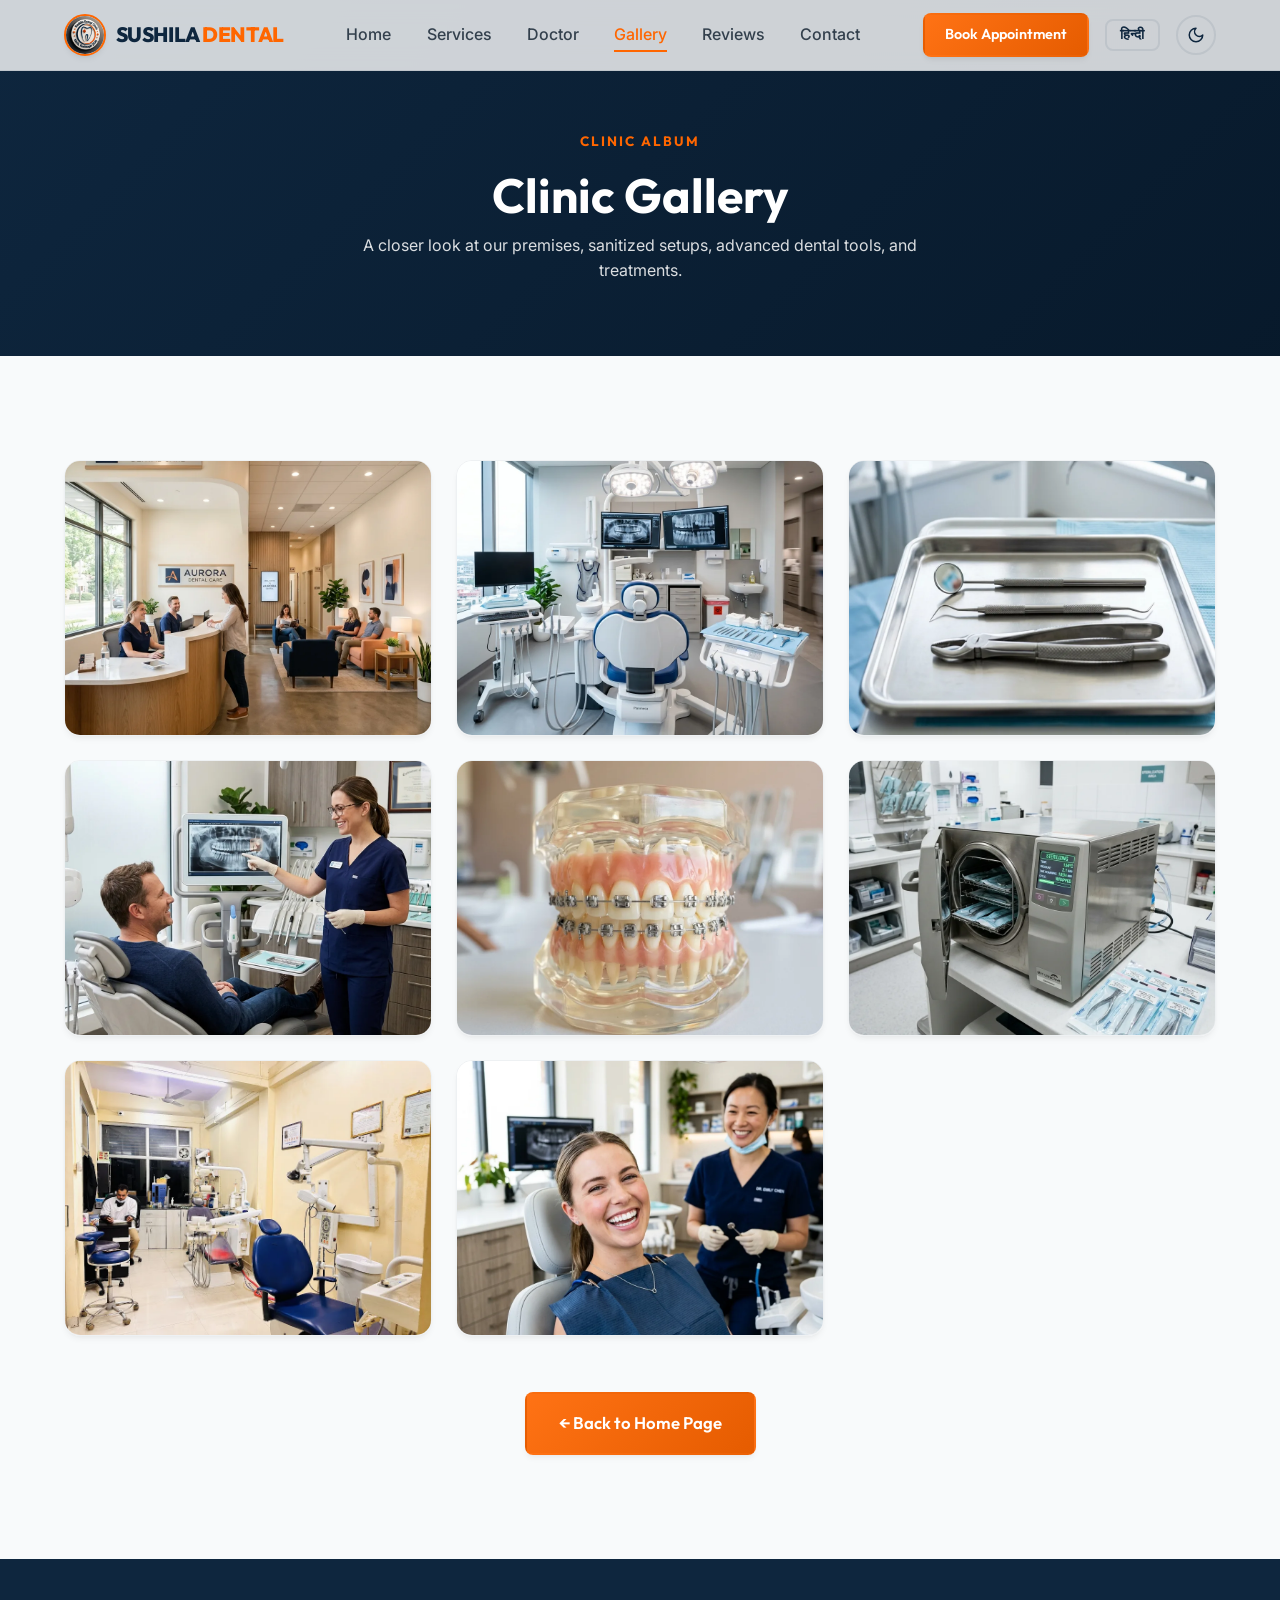
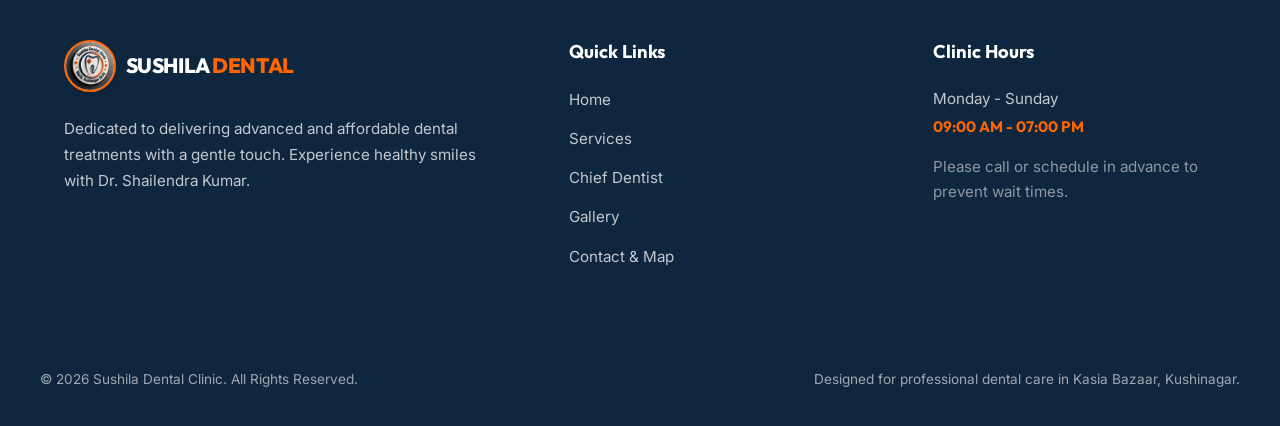
==== commit ad8dfe5e: "Add files via upload" ====
--- a/gallery.html
+++ b/gallery.html
@@ -25,6 +25,8 @@
 </head>
 <body class="gallery-subpage">
 
+    <div class="scroll-progress-container"><div class="scroll-progress-bar" id="scrollProgress"></div></div>
+
     <!-- Header Navigation -->
     <header class="main-header scrolled">
         <div class="container nav-container">
@@ -46,6 +48,23 @@
 
             <div class="nav-actions">
                 <a href="index.html#contact" class="btn btn-primary btn-sm">Book Appointment</a>
+                <a href="gallery-hi.html" class="lang-switch-btn" title="हिन्दी में अनुवाद करें">हिन्दी</a>
+                <button class="theme-toggle-btn" id="themeToggleBtn" aria-label="Toggle Dark/Light Mode">
+                    <svg class="sun-icon" viewBox="0 0 24 24" fill="none" stroke="currentColor" stroke-width="2" stroke-linecap="round" stroke-linejoin="round">
+                        <circle cx="12" cy="12" r="4"></circle>
+                        <path d="M12 2v2"></path>
+                        <path d="M12 20v2"></path>
+                        <path d="m4.93 4.93 1.41 1.41"></path>
+                        <path d="m17.66 17.66 1.41 1.41"></path>
+                        <path d="M2 12h2"></path>
+                        <path d="M20 12h2"></path>
+                        <path d="m6.34 17.66-1.41 1.41"></path>
+                        <path d="m19.07 4.93-1.41 1.41"></path>
+                    </svg>
+                    <svg class="moon-icon" viewBox="0 0 24 24" fill="none" stroke="currentColor" stroke-width="2" stroke-linecap="round" stroke-linejoin="round">
+                        <path d="M12 3a6 6 0 0 0 9 9 9 9 0 1 1-9-9Z"></path>
+                    </svg>
+                </button>
                 <button class="hamburger-menu" id="hamburgerBtn" aria-label="Toggle Menu">
                     <span></span>
                     <span></span>
--- a/style.css
+++ b/style.css
@@ -4,7 +4,7 @@
 :root {
     --primary-dark: hsl(210, 63%, 15%);      /* Deep Indigo-Teal */
     --primary-light: hsl(210, 25%, 96%);
-    --accent-orange: hsl(24, 100%, 50%);        /* Fresh Medical Mint */
+    --accent-orange: hsl(24, 100%, 50%);        
     --accent-hover: hsl(24, 100%, 43%);
     --accent-light: hsl(24, 100%, 96%);
     --text-main: hsl(210, 20%, 25%);
@@ -13,6 +13,14 @@
     --bg-body: hsl(210, 30%, 98%);
     --bg-gradient: linear-gradient(135deg, var(--primary-dark) 0%, hsl(210, 70%, 10%) 100%);
     --orange-gradient: linear-gradient(135deg, hsl(24, 100%, 54%) 0%, hsl(24, 100%, 45%) 100%);
+    --border-color: rgba(14, 38, 62, 0.08);
+    --border-color-card: rgba(14, 38, 62, 0.04);
+    --header-bg: rgba(255, 255, 255, 0.8);
+    --footer-bg: hsl(210, 63%, 15%);
+    --footer-text: rgba(255, 255, 255, 0.75);
+    --footer-heading: hsl(0, 0%, 100%);
+    --input-border: rgba(14, 38, 62, 0.15);
+    --input-placeholder: rgba(14, 38, 62, 0.45);
     
     /* Fonts */
     --font-heading: 'Outfit', sans-serif;
@@ -35,6 +43,49 @@
 }
 
 /* ==========================================================================
+   DARK THEME VARIABLE OVERRIDES
+   ========================================================================== */
+[data-theme="dark"] {
+    --primary-dark: hsl(210, 25%, 96%);
+    --primary-light: hsl(210, 45%, 15%);
+    --text-main: hsl(210, 15%, 85%);
+    --text-muted: hsl(210, 12%, 60%);
+    --bg-white: hsl(210, 45%, 12%);
+    --bg-body: hsl(210, 55%, 8%);
+    --bg-gradient: linear-gradient(135deg, hsl(210, 60%, 8%) 0%, hsl(210, 70%, 4%) 100%);
+    --accent-light: hsl(24, 45%, 15%);
+    --accent-orange: hsl(24, 100%, 55%);
+    --accent-hover: hsl(24, 100%, 62%);
+    --border-color: rgba(255, 255, 255, 0.12);
+    --border-color-card: rgba(255, 255, 255, 0.06);
+    --header-bg: rgba(14, 25, 36, 0.85);
+    --footer-bg: hsl(210, 60%, 5%);
+    --footer-text: hsl(210, 15%, 75%);
+    --footer-heading: hsl(210, 25%, 96%);
+    --input-border: rgba(255, 255, 255, 0.2);
+    --input-placeholder: rgba(255, 255, 255, 0.45);
+    --shadow-sm: 0 4px 6px -1px rgba(0, 0, 0, 0.2), 0 2px 4px -1px rgba(0, 0, 0, 0.15);
+    --shadow-md: 0 10px 15px -3px rgba(0, 0, 0, 0.25), 0 4px 6px -2px rgba(0, 0, 0, 0.15);
+    --shadow-lg: 0 20px 25px -5px rgba(0, 0, 0, 0.35), 0 10px 10px -5px rgba(0, 0, 0, 0.2);
+}
+
+/* Smooth transitions for theme switching */
+body, .main-header, section, .service-card, .review-card, .form-container, .contact-item, 
+.usp-item, .usp-item-interactive, .logo-text, h1, h2, h3, h4, p, .nav-link, .btn, 
+input, select, textarea, .faq-item, .faq-header, .symptom-card, .symptom-advice-panel, .advice-tips {
+    transition: background-color var(--transition-normal), 
+                color var(--transition-normal), 
+                border-color var(--transition-normal), 
+                box-shadow var(--transition-normal);
+}
+
+[data-theme="dark"] input,
+[data-theme="dark"] select,
+[data-theme="dark"] textarea {
+    color-scheme: dark;
+}
+
+/* ==========================================================================
    BASE & RESET STYLES
    ========================================================================== */
 *, *::before, *::after {
@@ -202,10 +253,10 @@
     left: 0;
     width: 100%;
     z-index: 1000;
-    background: rgba(255, 255, 255, 0.8);
+    background: var(--header-bg, rgba(255, 255, 255, 0.8));
     backdrop-filter: blur(12px);
     -webkit-backdrop-filter: blur(12px);
-    border-bottom: 1px solid rgba(14, 38, 62, 0.08);
+    border-bottom: 1px solid var(--border-color);
     transition: var(--transition-normal);
 }
 
@@ -954,7 +1005,7 @@
     padding: 3rem;
     border-radius: var(--border-radius-lg);
     box-shadow: var(--shadow-lg);
-    border: 1px solid rgba(15, 118, 110, 0.06);
+    border: 1px solid var(--border-color);
 }
 
 .form-container h3 {
@@ -990,7 +1041,7 @@
 .form-group input, .form-group select, .form-group textarea {
     padding: 0.85rem 1rem;
     border-radius: var(--border-radius-sm);
-    border: 1.5px solid rgba(14, 38, 62, 0.15);
+    border: 1.5px solid var(--input-border, rgba(14, 38, 62, 0.15));
     background-color: var(--bg-white);
     color: var(--text-main);
     transition: var(--transition-fast);
@@ -1003,7 +1054,7 @@
 }
 
 .form-group input::placeholder, .form-group textarea::placeholder {
-    color: rgba(14, 38, 62, 0.35);
+    color: var(--input-placeholder, rgba(14, 38, 62, 0.35));
 }
 
 .error-msg {
@@ -1092,10 +1143,10 @@
    FOOTER SECTION
    ========================================================================== */
 .main-footer {
-    background-color: var(--primary-dark);
-    color: rgba(255, 255, 255, 0.75);
+    background-color: var(--footer-bg, var(--primary-dark));
+    color: var(--footer-text, rgba(255, 255, 255, 0.75));
     padding-top: 5rem;
-    border-top: 1px solid rgba(255, 255, 255, 0.05);
+    border-top: 1px solid var(--border-color);
 }
 
 .footer-grid {
@@ -1103,7 +1154,7 @@
     grid-template-columns: 1.5fr 1fr 1fr;
     gap: 5rem;
     padding-bottom: 4rem;
-    border-bottom: 1px solid rgba(255, 255, 255, 0.08);
+    border-bottom: 1px solid var(--border-color);
 }
 
 .footer-brand .logo-area {
@@ -1111,7 +1162,7 @@
 }
 
 .footer-brand .logo-text {
-    color: var(--bg-white);
+    color: var(--footer-heading, var(--bg-white));
 }
 
 .footer-brand p {
@@ -1120,7 +1171,7 @@
 }
 
 .footer-links h4, .footer-timings h4 {
-    color: var(--bg-white);
+    color: var(--footer-heading, var(--bg-white));
     font-size: 1.15rem;
     margin-bottom: 1.5rem;
 }
@@ -1133,6 +1184,7 @@
 
 .footer-links a {
     font-size: 0.95rem;
+    color: var(--footer-text, rgba(255, 255, 255, 0.75));
 }
 
 .footer-links a:hover {
@@ -1155,7 +1207,8 @@
 
 .sub-note {
     font-size: 0.8rem;
-    color: rgba(255, 255, 255, 0.45);
+    color: var(--footer-text, rgba(255, 255, 255, 0.45));
+    opacity: 0.7;
 }
 
 .footer-bottom {
@@ -1164,7 +1217,8 @@
     align-items: center;
     padding: 2.2rem 0;
     font-size: 0.85rem;
-    color: rgba(255, 255, 255, 0.45);
+    color: var(--footer-text, rgba(255, 255, 255, 0.45));
+    opacity: 0.8;
 }
 
 /* ==========================================================================
@@ -1530,3 +1584,512 @@
         font-size: 2.2rem;
     }
 }
+
+/* ==========================================================================
+   SCROLL PROGRESS BAR
+   ========================================================================== */
+.scroll-progress-container {
+    position: fixed;
+    top: 0;
+    left: 0;
+    width: 100%;
+    height: 4px;
+    background-color: transparent;
+    z-index: 9999;
+    pointer-events: none;
+}
+
+.scroll-progress-bar {
+    width: 0%;
+    height: 100%;
+    background: var(--orange-gradient);
+    border-radius: 0 2px 2px 0;
+    transition: width 0.1s ease-out;
+    box-shadow: 0 0 8px rgba(255, 102, 0, 0.6);
+}
+
+/* ==========================================================================
+   THEME TOGGLE BUTTON
+   ========================================================================== */
+.theme-toggle-btn {
+    background: transparent;
+    border: 2px solid var(--border-color);
+    color: var(--primary-dark);
+    width: 40px;
+    height: 40px;
+    border-radius: 50%;
+    display: flex;
+    align-items: center;
+    justify-content: center;
+    cursor: pointer;
+    font-size: 1.1rem;
+    transition: var(--transition-normal);
+}
+
+.theme-toggle-btn:hover {
+    color: var(--accent-orange);
+    border-color: var(--accent-orange);
+    background: var(--accent-light);
+    transform: rotate(15deg) scale(1.05);
+}
+
+.theme-toggle-btn svg {
+    width: 18px;
+    height: 18px;
+    fill: none;
+    stroke: currentColor;
+    stroke-width: 2;
+    stroke-linecap: round;
+    stroke-linejoin: round;
+    transition: transform 0.3s ease;
+}
+
+.theme-toggle-btn .sun-icon {
+    display: none;
+}
+
+.theme-toggle-btn .moon-icon {
+    display: block;
+}
+
+[data-theme="dark"] .theme-toggle-btn .sun-icon {
+    display: block;
+}
+
+[data-theme="dark"] .theme-toggle-btn .moon-icon {
+    display: none;
+}
+
+/* ==========================================================================
+   LANGUAGE SWITCHER BUTTON
+   ========================================================================== */
+.lang-switch-btn {
+    font-family: var(--font-heading);
+    font-weight: 600;
+    font-size: 0.85rem;
+    color: var(--primary-dark);
+    padding: 0.45rem 0.85rem;
+    border-radius: var(--border-radius-sm);
+    border: 2px solid var(--border-color);
+    transition: var(--transition-normal);
+    display: inline-flex;
+    align-items: center;
+    justify-content: center;
+    cursor: pointer;
+    line-height: 1;
+}
+
+.lang-switch-btn:hover {
+    color: var(--accent-orange);
+    border-color: var(--accent-orange);
+    background: var(--accent-light);
+    transform: translateY(-2px);
+    box-shadow: var(--shadow-sm);
+}
+
+/* ==========================================================================
+   FLOATING DENTAL SHAPES
+   ========================================================================== */
+.hero-shapes {
+    position: absolute;
+    top: 0;
+    left: 0;
+    width: 100%;
+    height: 100%;
+    pointer-events: none;
+    overflow: hidden;
+    z-index: 1;
+}
+
+.floating-shape {
+    position: absolute;
+    opacity: 0.05;
+    color: var(--bg-white);
+    animation: drift 8s ease-in-out infinite;
+}
+
+.floating-shape-1 {
+    top: 15%;
+    left: 8%;
+    animation-duration: 9s;
+}
+
+.floating-shape-2 {
+    bottom: 20%;
+    left: 45%;
+    animation-duration: 12s;
+    animation-delay: 2s;
+}
+
+.floating-shape-3 {
+    top: 25%;
+    right: 12%;
+    animation-duration: 10s;
+    animation-delay: 1s;
+}
+
+@keyframes drift {
+    0%, 100% {
+        transform: translateY(0) rotate(0deg) scale(1);
+    }
+    50% {
+        transform: translateY(-20px) rotate(90deg) scale(1.1);
+    }
+}
+
+/* ==========================================================================
+   INTERACTIVE SYMPTOM CHECKER
+   ========================================================================== */
+.symptom-section {
+    background-color: var(--bg-white);
+}
+
+.symptom-grid-layout {
+    display: grid;
+    grid-template-columns: 1.15fr 0.85fr;
+    gap: 2.5rem;
+}
+
+.symptom-cards-grid {
+    display: grid;
+    grid-template-columns: repeat(3, 1fr);
+    gap: 1.25rem;
+}
+
+.symptom-card {
+    background-color: var(--bg-body);
+    border: 2px solid var(--border-color-card);
+    border-radius: var(--border-radius-md);
+    padding: 1.75rem 1.25rem;
+    cursor: pointer;
+    text-align: center;
+    transition: var(--transition-normal);
+    box-shadow: var(--shadow-sm);
+    display: flex;
+    flex-direction: column;
+    align-items: center;
+    justify-content: center;
+}
+
+.symptom-card:hover {
+    transform: translateY(-4px);
+    box-shadow: var(--shadow-md);
+    border-color: rgba(255, 102, 0, 0.2);
+}
+
+.symptom-card.active {
+    background-color: var(--bg-white);
+    border-color: var(--accent-orange);
+    box-shadow: var(--shadow-glow), var(--shadow-md);
+}
+
+.symptom-card-icon {
+    font-size: 2.2rem;
+    margin-bottom: 0.75rem;
+    display: inline-block;
+    transition: var(--transition-normal);
+}
+
+.symptom-card.active .symptom-card-icon {
+    transform: scale(1.15) rotate(5deg);
+}
+
+.symptom-card h4 {
+    font-size: 1.05rem;
+    font-weight: 700;
+    margin-bottom: 0.5rem;
+    color: var(--primary-dark);
+}
+
+.symptom-card p {
+    font-size: 0.8rem;
+    color: var(--text-muted);
+    line-height: 1.4;
+}
+
+.symptom-advice-panel {
+    background: var(--bg-body);
+    border: 1px solid var(--border-color);
+    border-radius: var(--border-radius-md);
+    padding: 2.5rem;
+    display: flex;
+    flex-direction: column;
+    justify-content: center;
+    box-shadow: var(--shadow-sm);
+    position: relative;
+    overflow: hidden;
+}
+
+.symptom-advice-panel::before {
+    content: '';
+    position: absolute;
+    top: 0;
+    left: 0;
+    width: 4px;
+    height: 100%;
+    background: var(--orange-gradient);
+}
+
+.advice-placeholder {
+    text-align: center;
+    color: var(--text-muted);
+}
+
+.advice-placeholder-icon {
+    font-size: 3rem;
+    margin-bottom: 1rem;
+    opacity: 0.55;
+    animation: pulse-glow 2.5s infinite ease-in-out;
+}
+
+@keyframes pulse-glow {
+    0%, 100% {
+        transform: scale(1);
+        opacity: 0.55;
+    }
+    50% {
+        transform: scale(1.08);
+        opacity: 0.9;
+    }
+}
+
+.advice-content {
+    display: none;
+}
+
+.advice-content.active {
+    display: block;
+    animation: fadeIn 0.4s ease-out forwards;
+}
+
+.advice-tag {
+    display: inline-block;
+    background-color: var(--accent-light);
+    color: var(--accent-orange);
+    padding: 0.35rem 0.85rem;
+    border-radius: 50px;
+    font-weight: 700;
+    font-size: 0.8rem;
+    margin-bottom: 1.25rem;
+    text-transform: uppercase;
+    letter-spacing: 0.05em;
+    border: 1px solid rgba(255, 102, 0, 0.15);
+}
+
+.advice-content h3 {
+    font-size: 1.6rem;
+    margin-bottom: 0.75rem;
+    color: var(--primary-dark);
+}
+
+.advice-text {
+    font-size: 0.95rem;
+    color: var(--text-main);
+    margin-bottom: 1.75rem;
+    line-height: 1.6;
+}
+
+.advice-tips {
+    margin-bottom: 2rem;
+    background-color: var(--bg-white);
+    padding: 1.5rem;
+    border-radius: var(--border-radius-sm);
+    border: 1px dashed var(--border-color);
+}
+
+.advice-tips h5 {
+    font-size: 0.95rem;
+    font-weight: 700;
+    margin-bottom: 0.75rem;
+    color: var(--primary-dark);
+}
+
+.advice-tips ul {
+    list-style: none;
+    padding-left: 0;
+}
+
+.advice-tips li {
+    font-size: 0.85rem;
+    color: var(--text-muted);
+    position: relative;
+    padding-left: 1.25rem;
+    margin-bottom: 0.5rem;
+}
+
+.advice-tips li:last-child {
+    margin-bottom: 0;
+}
+
+.advice-tips li::before {
+    content: '•';
+    color: var(--accent-orange);
+    position: absolute;
+    left: 0;
+    font-weight: bold;
+    font-size: 1.1rem;
+    line-height: 1;
+}
+
+/* ==========================================================================
+   FAQ ACCORDION SECTION
+   ========================================================================== */
+.faq-section {
+    background-color: var(--bg-body);
+}
+
+.faq-container {
+    max-width: 820px;
+    margin: 0 auto;
+}
+
+.faq-item {
+    background-color: var(--bg-white);
+    border: 1px solid var(--border-color);
+    border-radius: var(--border-radius-sm);
+    margin-bottom: 1rem;
+    overflow: hidden;
+    box-shadow: var(--shadow-sm);
+    transition: var(--transition-normal);
+}
+
+.faq-item:hover {
+    box-shadow: var(--shadow-md);
+    border-color: rgba(255, 102, 0, 0.2);
+}
+
+.faq-header {
+    padding: 1.25rem 1.75rem;
+    display: flex;
+    align-items: center;
+    justify-content: space-between;
+    cursor: pointer;
+    user-select: none;
+}
+
+.faq-question {
+    font-family: var(--font-heading);
+    font-size: 1.1rem;
+    font-weight: 600;
+    color: var(--primary-dark);
+    margin-right: 1.5rem;
+}
+
+.faq-icon-wrapper {
+    width: 28px;
+    height: 28px;
+    border-radius: 50%;
+    background-color: var(--bg-body);
+    display: flex;
+    align-items: center;
+    justify-content: center;
+    transition: var(--transition-normal);
+    color: var(--primary-dark);
+    flex-shrink: 0;
+}
+
+.faq-icon-wrapper svg {
+    width: 14px;
+    height: 14px;
+    transition: var(--transition-normal);
+}
+
+.faq-item.active {
+    border-color: var(--accent-orange);
+}
+
+.faq-item.active .faq-icon-wrapper {
+    background-color: var(--accent-orange);
+    color: var(--bg-white);
+}
+
+.faq-item.active .faq-icon-wrapper svg {
+    transform: rotate(180deg);
+}
+
+.faq-collapse {
+    max-height: 0;
+    overflow: hidden;
+    transition: max-height 0.3s ease-out;
+}
+
+.faq-body {
+    padding: 0 1.75rem 1.5rem 1.75rem;
+    font-size: 0.95rem;
+    color: var(--text-main);
+    line-height: 1.6;
+}
+
+/* ==========================================================================
+   ENHANCED SCROLLBAR & FORM INPUT GLOW
+   ========================================================================== */
+::-webkit-scrollbar {
+    width: 10px;
+}
+
+::-webkit-scrollbar-track {
+    background: var(--bg-body);
+}
+
+::-webkit-scrollbar-thumb {
+    background: hsl(210, 15%, 75%);
+    border-radius: 5px;
+}
+
+[data-theme="dark"] ::-webkit-scrollbar-thumb {
+    background: hsl(210, 20%, 25%);
+}
+
+::-webkit-scrollbar-thumb:hover {
+    background: var(--accent-orange);
+}
+
+input:focus, select:focus, textarea:focus {
+    outline: none;
+    border-color: var(--accent-orange) !important;
+    box-shadow: 0 0 0 3px rgba(255, 102, 0, 0.15) !important;
+}
+
+@keyframes fadeIn {
+    from {
+        opacity: 0;
+        transform: translateY(10px);
+    }
+    to {
+        opacity: 1;
+        transform: translateY(0);
+    }
+}
+
+/* Responsive adjustment for Symptom grid */
+@media (max-width: 992px) {
+    .symptom-grid-layout {
+        grid-template-columns: 1fr;
+        gap: 2rem;
+    }
+    
+    .symptom-cards-grid {
+        grid-template-columns: repeat(3, 1fr);
+    }
+}
+
+@media (max-width: 768px) {
+    .symptom-cards-grid {
+        grid-template-columns: repeat(2, 1fr);
+        gap: 1rem;
+    }
+    
+    .symptom-advice-panel {
+        padding: 1.75rem;
+    }
+    
+    .advice-content h3 {
+        font-size: 1.4rem;
+    }
+}
+
+@media (max-width: 480px) {
+    .symptom-cards-grid {
+        grid-template-columns: 1fr;
+    }
+}
